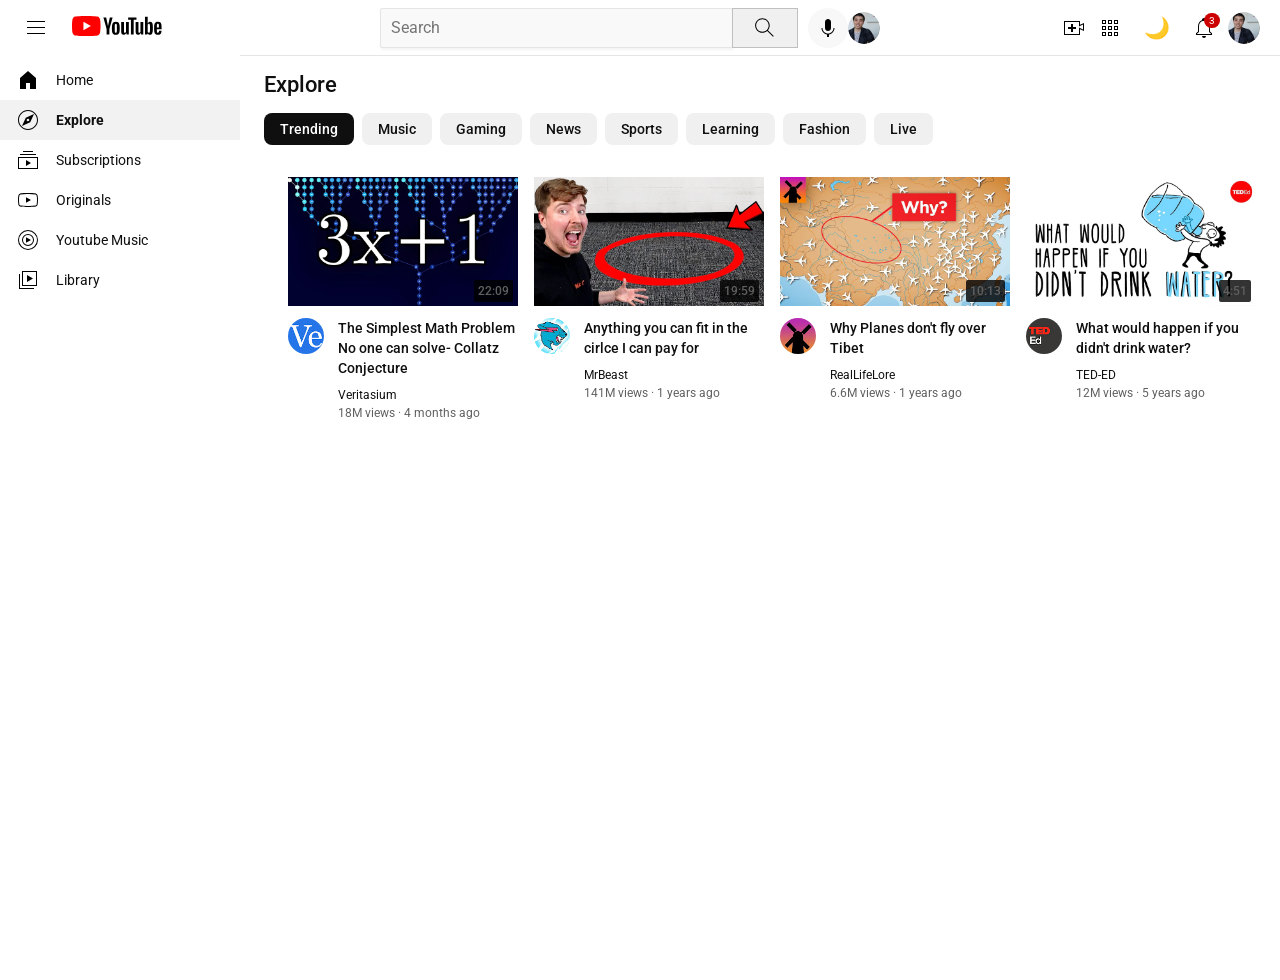
==== explore.html @ 3ab622d2 "Initial commit: YouTube clone with dark mode and search" ====
<!doctype html>
<html lang="en">
  <head>
    <meta charset="UTF-8" />
    <meta name="viewport" content="width=device-width, initial-scale=1.0" />
    <title>Explore - YouTube Clone</title>
    <link rel="preconnect" href="https://fonts.googleapis.com" />
    <link rel="preconnect" href="https://fonts.gstatic.com" crossorigin />
    <link
      href="https://fonts.googleapis.com/css2?family=Roboto:wght@400;500;700&display=swap"
      rel="stylesheet"
    />
    <link rel="stylesheet" href="styles/general.css" />
    <link rel="stylesheet" href="styles/header.css" />
    <link rel="stylesheet" href="styles/video.css" />
    <link rel="stylesheet" href="styles/sidebar.css" />
    <link rel="stylesheet" href="styles/explore.css" />
    <link rel="stylesheet" href="styles/dark.css" />
  </head>
  <body>
    <div class="header">
      <div class="left-section">
        <img class="hamburger-menu" src="icons/hamburger-menu.svg" alt="menu button" />
        <a href="youtube.html"><img class="youtube-logo" src="icons/youtube-logo.svg" alt="YouTube logo" /></a>
      </div>
      <div class="middle-section">
        <input class="search-bar" type="text" placeholder="Search" />
        <button class="search-button">
          <img class="search-icon" src="icons/search.svg" alt="" />
          <div class="tooltip">Search</div>
        </button>
        <button class="voice-search-button">
          <img class="voice-search-icon" src="icons/voice-search-icon.svg" alt="" />
          <div class="tooltip">Search with your voice</div>
        </button>
        <div class="more-options-menu">
          <button class="more-options-button" id="moreOptionsBtn">⋮</button>
          <div class="menu-dropdown" id="menuDropdown">
            <div class="menu-item"><img src="icons/upload.svg" alt="Create" /><div>Create</div></div>
            <div class="menu-item"><img src="icons/youtube-apps.svg" alt="Apps" /><div>YouTube apps</div></div>
            <div class="menu-item"><img src="icons/notifications.svg" alt="Notifications" /><div>Notifications</div></div>
          </div>
        </div>
        <img class="current-user-picture middle-profile" src="channel-pictures/my-channel.jpeg" alt="My channel picture" />
      </div>
      <div class="right-section">
        <div class="upload-icon-container">
          <img class="upload-icon" src="icons/upload.svg" alt="upload button" />
          <div class="tooltip">Create</div>
        </div>
        <div class="youtube-app-button-container">
          <img class="youtube-apps-icon" src="icons/youtube-apps.svg" alt="YouTube apps button" />
          <div class="tooltip">YouTube apps</div>
        </div>
        <button id="theme-toggle" aria-label="Toggle dark mode"></button>
          <div class="notification-icon-container">
          <img class="notifications-icon" src="icons/notifications.svg" alt="notifications button" />
          <div class="tooltip">Notifications</div>
          <div class="notifications-count">3</div>
        </div>
        <img class="current-user-picture" src="channel-pictures/my-channel.jpeg" alt="My channel picture" />
      </div>
    </div>

    <div class="sidebar">
      <a href="youtube.html" class="sidebar-link">
        <div class="sidebar-section">
          <img src="sidebar/home.svg" alt="Home" />
          <div class="sidebar-section-title">Home</div>
        </div>
      </a>
      <a href="explore.html" class="sidebar-link">
        <div class="sidebar-section active">
          <img src="sidebar/explore.svg" alt="Explore" />
          <div class="sidebar-section-title">Explore</div>
        </div>
      </a>
      <a href="subscriptions.html" class="sidebar-link">
        <div class="sidebar-section">
          <img src="sidebar/subscriptions.svg" alt="Subscriptions" />
          <div class="sidebar-section-title">Subscriptions</div>
        </div>
      </a>
      <a href="originals.html" class="sidebar-link">
        <div class="sidebar-section">
          <img src="sidebar/originals.svg" alt="Originals" />
          <div class="sidebar-section-title">Originals</div>
        </div>
      </a>
      <a href="music.html" class="sidebar-link">
        <div class="sidebar-section">
          <img src="sidebar/youtube-music.svg" alt="Music" />
          <div class="sidebar-section-title">Youtube Music</div>
        </div>
      </a>
      <a href="library.html" class="sidebar-link">
        <div class="sidebar-section">
          <img src="sidebar/library.svg" alt="Library" />
          <div class="sidebar-section-title">Library</div>
        </div>
      </a>
    </div>

    <div class="explore-page">
      <h1 class="explore-heading">Explore</h1>

      <div class="category-chips">
        <button class="chip chip-active">Trending</button>
        <button class="chip">Music</button>
        <button class="chip">Gaming</button>
        <button class="chip">News</button>
        <button class="chip">Sports</button>
        <button class="chip">Learning</button>
        <button class="chip">Fashion</button>
        <button class="chip">Live</button>
      </div>

      <div class="video-grid">
        <div class="video-preview">
          <div class="thumbnail-row">
            <a href="https://www.youtube.com/watch?v=094y1Z2wpJg" target="_blank">
              <img class="thumbnail" src="thumbnails/thumbnail-4.webp" alt="Thumbnail" />
            </a>
            <div class="video-time">22:09</div>
          </div>
          <div class="video-info-grid">
            <div class="channel-picture">
              <img class="profile-picture" src="channel-pictures/channel-4.jpeg" alt="channel picture" />
            </div>
            <div class="video-info">
              <p class="video-title"><a href="https://www.youtube.com/watch?v=094y1Z2wpJg" target="_blank">The Simplest Math Problem No one can solve- Collatz Conjecture</a></p>
              <p class="video-author">Veritasium</p>
              <p class="video-stats">18M views &#183; 4 months ago</p>
            </div>
          </div>
        </div>

        <div class="video-preview">
          <div class="thumbnail-row">
            <a href="https://www.youtube.com/watch?v=yXWw0_UfSFg" target="_blank">
              <img class="thumbnail" src="thumbnails/thumbnail-6.webp" alt="Thumbnail" />
            </a>
            <div class="video-time">19:59</div>
          </div>
          <div class="video-info-grid">
            <div class="channel-picture">
              <img class="profile-picture" src="channel-pictures/channel-6.jpeg" alt="channel picture" />
            </div>
            <div class="video-info">
              <p class="video-title"><a href="https://www.youtube.com/watch?v=yXWw0_UfSFg" target="_blank">Anything you can fit in the cirlce I can pay for</a></p>
              <p class="video-author">MrBeast</p>
              <p class="video-stats">141M views &#183; 1 years ago</p>
            </div>
          </div>
        </div>

        <div class="video-preview">
          <div class="thumbnail-row">
            <a href="https://www.youtube.com/watch?v=fNVa1qMbF9Y" target="_blank">
              <img class="thumbnail" src="thumbnails/thumbnail-7.webp" alt="Thumbnail" />
            </a>
            <div class="video-time">10:13</div>
          </div>
          <div class="video-info-grid">
            <div class="channel-picture">
              <img class="profile-picture" src="channel-pictures/channel-7.jpeg" alt="channel picture" />
            </div>
            <div class="video-info">
              <p class="video-title"><a href="https://www.youtube.com/watch?v=fNVa1qMbF9Y" target="_blank">Why Planes don't fly over Tibet</a></p>
              <p class="video-author">RealLifeLore</p>
              <p class="video-stats">6.6M views &#183; 1 years ago</p>
            </div>
          </div>
        </div>

        <div class="video-preview">
          <div class="thumbnail-row">
            <a href="https://www.youtube.com/watch?v=9iMGFqMmUFs" target="_blank">
              <img class="thumbnail" src="thumbnails/thumbnail-12.webp" alt="Thumbnail" />
            </a>
            <div class="video-time">4:51</div>
          </div>
          <div class="video-info-grid">
            <div class="channel-picture">
              <img class="profile-picture" src="channel-pictures/channel-12.jpeg" alt="channel picture" />
            </div>
            <div class="video-info">
              <p class="video-title"><a href="https://www.youtube.com/watch?v=9iMGFqMmUFs" target="_blank">What would happen if you didn't drink water?</a></p>
              <p class="video-author">TED-ED</p>
              <p class="video-stats">12M views &#183; 5 years ago</p>
            </div>
          </div>
        </div>
      </div>
    </div>

    <script>
      const moreOptionsBtn = document.getElementById('moreOptionsBtn');
      const menuDropdown = document.getElementById('menuDropdown');
      moreOptionsBtn.addEventListener('click', function (e) {
        e.stopPropagation();
        menuDropdown.classList.toggle('active');
      });
      document.addEventListener('click', function (e) {
        if (!e.target.closest('.more-options-menu')) {
          menuDropdown.classList.remove('active');
        }
      });

      const chips = document.querySelectorAll('.chip');
      chips.forEach((chip) => {
        chip.addEventListener('click', () => {
          chips.forEach((c) => c.classList.remove('chip-active'));
          chip.classList.add('chip-active');
        });
      });
    </script>
      <script src="theme.js"></script>
  </body>
</html>
---- styles/general.css ----
p {
        font-family: roboto, Arial;
        margin-top: 0%;
        margin-bottom: 0%;
      }
      body{
        margin: 0;
        padding-top: 56px;
        padding-left: 240px;
        padding-right: 24px;
        padding-bottom: 24px;
        background-color: rgb(248, 248, 248);
        height: 100vh;
        overflow-y: scroll;
        overflow-x: hidden;
      }
      
      /* Large desktops */
      @media (min-width: 1280px) {
        body {
          padding-left: 240px;
          padding-right: 24px;
          height: 100vh;
          overflow-y: scroll;
        }
      }
      
      /* Regular desktops */
      @media (min-width: 769px) and (max-width: 1279px) {
        body {
          padding-left: 240px;
          padding-right: 24px;
          height: 100vh;
          overflow-y: scroll;
        }
      }
      
      /* Tablets - sidebar on left */
      @media (min-width: 481px) and (max-width: 768px) {
        body {
          padding-top: 56px;
          padding-left: 72px;
          padding-right: 24px;
          padding-bottom: 24px;
          height: 100vh;
          overflow-y: scroll;
        }
      }
      
      /* Small phones - sidebar at bottom */
      @media (max-width: 480px) {
        body {
          padding-top: 56px;
          padding-left: 8px;
          padding-right: 8px;
          padding-bottom: 70px;
          height: 100vh;
          overflow-y: scroll;
        }
      }
      @media (min-width: 1280px) {
        body {
          padding-left: 240px;
          padding-right: 24px;
          height: 100vh;
          overflow-y: scroll;
        }
      }
---- styles/header.css ----
.header {
  height: 55px;
  display: flex;
  flex-direction: row;
  align-items: center;
  justify-content: space-between;
  position: fixed;
  top: 0;
  left: 0;
  right: 0;
  z-index: 100;
  background-color: white;
  border-bottom-width: 1px;
  border-bottom-style: solid;
  border-bottom-color: rgb(222, 222, 222);
  overflow: visible;
  width: 100%;
}
.left-section {
  align-items: center;
  display: flex;
}
.hamburger-menu {
  height: 24px;
  margin-left: 24px;
  margin-right: 24px;
}
.youtube-logo {
  height: 20px;
}
.middle-section {
  flex: 1;
  margin-left: 70px;
  margin-right: 35px;
  max-width: 500px;
  display: flex;
  align-items: center;
}

/* Tablets - reduce margins */
@media (max-width: 768px) {
  .middle-section {
    margin-left: 16px;
    margin-right: 16px;
    max-width: none;
  }
}

/* Small phones - dropdown menu for icons */
@media (max-width: 480px) {
  .header {
    display: flex;
    gap: 8px;
    justify-content: flex-start;
    align-items: center;
    overflow-x: auto;
    overflow-y: hidden;
    -webkit-overflow-scrolling: touch;
    scrollbar-width: none;
  }
  .header::-webkit-scrollbar {
    display: none;
  }
  .left-section {
    flex-shrink: 0;
    gap: 4px;
    align-items: center;
  }
  .hamburger-menu {
    height: 20px;
    margin-left: 8px;
    margin-right: 8px;
    display: none;
  }
  .youtube-logo {
    height: 16px;
    padding: 8px;
  }
  .middle-section {
    margin-left: 4px;
    margin-right: 0;
    max-width: none;
    flex: 0 0 auto;
    min-width: 260px;
    gap: 0;
    align-items: center;
    position: relative;
  }
  .search-bar {
    height: 32px;
    font-size: 14px;
    padding-left: 8px;
    flex: 1;
    min-width: 80px;
  }
  .search-button {
    width: 32px !important;
    height: 32px;
    margin-left: 0;
    margin-right: 0;
    padding: 0;
    flex-shrink: 0;
  }
  .voice-search-button {
    width: 32px;
    height: 32px;
    margin-right: 0;
    margin-left: 0;
    padding: 0;
    flex-shrink: 0;
  }
  .search-icon {
    height: 18px;
  }
  .voice-search-icon {
    height: 18px;
  }
  .right-section {
    width: auto;
    margin-right: 4px;
    gap: 14px;
    flex-shrink: 0;
    display: flex;
    flex-wrap: nowrap;
    align-items: center;
    overflow: visible;
    padding: 0 8px 0 4px;
    min-width: 0;
    margin-left: 0;
  }
  .right-section > * {
    flex: 0 0 auto;
  }
  .upload-icon-container,
  .youtube-app-button-container,
  .notification-icon-container {
    display: flex !important;
    width: 36px;
    height: 36px;
    align-items: center;
    justify-content: center;
  }
  .notification-icon-container {
    position: relative !important;
  }
  .upload-icon,
  .youtube-apps-icon,
  .notifications-icon {
    height: 20px;
    width: 20px;
    display: block;
  }
  .current-user-picture {
    height: 32px;
    width: 32px;
    border-radius: 16px;
    flex-shrink: 0;
    margin-left: 0;
  }
  .notifications-count {
    top: 1px;
    right: -2px;
  }
}

/* Extra small phones - hide voice search button */
@media (max-width: 400px) {
  .voice-search-button {
    display: none;
  }
  .search-button {
    margin-right: 2px;
  }
}
.search-bar {
  flex: 1;
  height: 36px;
  font-size: 16px;
  padding-left: 10px;
  border: 1px solid rgb(192, 192, 192);
  border-radius: 2px;
  box-shadow: 1px 2px 3px rgba(0, 0, 0, 0.05);
  width: 0;
}
.search-bar::placeholder {
  font-family: roboto, Arial;
  font-size: 16px;
}
.search-button {
  height: 40px;
  width: 66px;
  background-color: rgb(240, 240, 240);
  border-width: 1px;
  border-style: solid;
  border-color: rgb(192, 192, 192);
  margin-left: -1px;
  margin-right: 10px;
}
.search-button,
.voice-search-button,
.upload-icon-container,
.youtube-app-button-container,
.notification-icon-container {
  display: flex;
  justify-content: center;
  align-items: center;
  position: relative;
}

.search-button .tooltip,
.voice-search-button .tooltip,
.upload-icon-container .tooltip,
.youtube-app-button-container .tooltip,
.notification-icon-container .tooltip {
  position: absolute;
  background-color: rgb(80, 78, 78);
  color: white;
  font-family: "Roboto", Arial;
  padding-top: 8px;
  padding-bottom: 8px;
  padding-left: 10px;
  padding-right: 10px;
  border-radius: 2px;
  font-size: 14px;
  bottom: -45px;
  opacity: 0;
  transition: opacity 0.15s;
  pointer-events: none;
  white-space: nowrap;
  z-index: 1000;
}
.search-button:hover .tooltip,
.voice-search-button:hover .tooltip,
.upload-icon-container:hover .tooltip,
.youtube-app-button-container:hover .tooltip,
.notification-icon-container:hover .tooltip {
  opacity: 1;
}
.search-icon {
  height: 25px;
}
.voice-search-button {
  height: 40px;
  width: 40px;
  border-radius: 20px;
  border: none;
  background-color: rgb(248, 248, 248);
}
.voice-search-icon {
  height: 24px;
}
.right-section {
  margin-right: 20px;
  display: flex;
  align-items: center;
  justify-content: space-between;
  position: relative;
  flex-shrink: 0;
  gap: 12px;
}
.upload-icon {
  height: 24px;
}
.youtube-apps-icon {
  height: 24px;
}
.notifications-icon {
  height: 24px;
}

.notifications-count {
  font-family: "Roboto", Arial;
  position: absolute;
  top: -3px;
  right: -4px;
  background-color: rgb(204, 0, 0);
  color: white;
  font-size: 10px;
  border-radius: 10px;
  padding-bottom: 2px;
  padding-top: 2px;
  padding-left: 5px;
  padding-right: 5px;
}
.current-user-picture {
  height: 32px;
  border-radius: 16px;
}

/* Profile picture in right-section - desktop/laptop only */
.right-section .current-user-picture {
  display: block;
}

@media (max-width: 480px) {
  .right-section .current-user-picture {
    display: block !important;
  }
}

/* Mobile menu dropdown */
@media (max-width: 480px) {
  .more-options-menu {
    position: relative;
    display: flex !important;
    align-items: center;
    justify-content: center;
    flex-shrink: 0;
    height: 32px;
  }

  .more-options-button {
    width: 32px !important;
    height: 32px !important;
    background-color: transparent;
    border: none;
    cursor: pointer;
    display: flex !important;
    justify-content: center;
    align-items: center;
    font-size: 20px;
    color: #000;
    padding: 0;
    line-height: 32px;
    flex-shrink: 0;
    margin: 0;
  }

  .more-options-button:hover {
    background-color: rgb(240, 240, 240);
    border-radius: 50%;
  }

  .menu-dropdown {
    position: fixed;
    top: 56px;
    left: 50%;
    transform: translateX(-50%);
    background-color: white;
    border: 1px solid rgb(222, 222, 222);
    border-radius: 4px;
    min-width: 160px;
    box-shadow: 0 4px 12px rgba(0, 0, 0, 0.2);
    z-index: 1001;
    display: none;
  }

  .menu-dropdown.active {
    display: flex !important;
    flex-direction: column;
  }

  .menu-item {
    display: flex;
    align-items: center;
    padding: 12px 16px;
    cursor: pointer;
    border-bottom: 1px solid rgb(240, 240, 240);
    white-space: nowrap;
  }

  .menu-item:last-child {
    border-bottom: none;
  }

  .menu-item:hover {
    background-color: rgb(248, 248, 248);
  }

  .menu-item img {
    height: 18px;
    margin-right: 12px;
    flex-shrink: 0;
  }

  .menu-item div {
    font-family: "Roboto", Arial;
    font-size: 13px;
    color: #000;
  }
}

/* Hide menu button and dropdown items on desktop/tablet */
@media (min-width: 481px) {
  .more-options-menu {
    display: none;
  }

  @media (max-width: 425px) {
    .header {
      justify-content: space-between;
      padding: 0 10px; /* optional, reduces side gap */
    }
  }
  .upload-icon-container,
  .youtube-app-button-container,
  .notification-icon-container {
    display: flex !important;
  }
}
---- styles/video.css ----
.thumbnail {
        width: 100%;
      }
      .video-info-grid {
        display: grid;
        grid-template-columns: 50px 1fr;
      }
      .profile-picture {
        width: 36px;
        border-radius: 50px;
      }
      .video-title {
        margin-top: 0%;
        font-size: 14px;
        font-weight: 500;
        line-height: 20px;
        margin-bottom: 10px;
      }
      .video-title a {
        color: inherit;
        text-decoration: none;
      }
      .thumbnail-row {
        margin-bottom: 8px;
        position: relative;
      }
      .video-author,
      .video-stats {
        font-size: 12px;
        color: rgb(96, 96, 96);
      }
      .video-author {
        margin-bottom: 4px;
      }
      .video-grid {
        display: grid;
        grid-template-columns: 1fr 1fr 1fr 1fr;
        column-gap: 16px;
        row-gap: 35px;
        margin-left: 24px;
      }
      
      /* Large desktops */
      @media (max-width: 1920px) {
        .video-grid {
          grid-template-columns: 1fr 1fr 1fr 1fr;
          column-gap: 16px;
        }
      }
      
      /* Large screens */
      @media (max-width: 1279px) {
        .video-grid {
          grid-template-columns: 1fr 1fr 1fr;
          column-gap: 16px;
        }
      }
      
      /* Tablets */
      @media (max-width: 768px) {
        .video-grid {
          grid-template-columns: 1fr 1fr;
          column-gap: 12px;
          row-gap: 24px;
          margin-left: 24px;
        }
      }
      
      /* Small phones */
      @media (max-width: 480px) {
        .video-grid {
          grid-template-columns: 1fr;
          column-gap: 0;
          row-gap: 20px;
          margin-left: 0;
        }
      }
      
      /* Medium phones */
      @media (min-width: 481px) and (max-width: 600px) {
        .video-grid {
          grid-template-columns: 1fr;
          column-gap: 0;
          row-gap: 20px;
        }
      }
      .video-time {
        font-family: roboto,arial;
        font-size: 12px;
        font-weight: 500;
        padding: 4px;
        border-radius: 2px;
        position: absolute;
        bottom: 8px;
        right: 5px;
        background-color: rgba(0, 0, 0, 0.8);
        color: white;
      }
---- styles/sidebar.css ----
.sidebar {
  position: fixed;
  top: 55px;
  left: 0;
  bottom: 0;
  background-color: white;
  width: 240px;
  z-index: 200;
  padding-top: 5px;
  overflow-y: auto;
}
.sidebar-section {
  height: 40px;
  display: flex;
  justify-content: flex-start;
  align-items: center;
  flex-direction: row;
  cursor: pointer;
  padding-left: 16px;
}
.sidebar-section:hover {
  background-color: #f2f2f2;
}
.sidebar-section img {
  height: 24px;
  margin-right: 16px;
  flex-shrink: 0;
}
.sidebar-section div{
  font-family: 'Roboto', 'Arial';
  font-size: 14px;
}

/* Tablets - collapse sidebar to left */
@media (max-width: 768px) {
  .sidebar {
    width: 72px;
    top: 55px;
    bottom: 0;
    left: 0;
  }
  .sidebar-section {
    height: 74px;
    flex-direction: column;
    justify-content: center;
    padding-left: 0;
  }
  .sidebar-section img {
    height: 28px;
    margin-right: 0;
    margin-bottom: 4px;
  }
  .sidebar-section div {
    font-size: 10px;
  }
}

/* Small phones - bottom navigation */
@media (max-width: 480px) {
  .sidebar {
    position: fixed;
    top: auto;
    bottom: 0;
    left: 0;
    right: 0;
    width: 100%;
    height: 70px;
    display: flex;
    flex-direction: row;
    align-items: stretch;
    padding-top: 0;
    border-top: 1px solid rgb(222, 222, 222);
    overflow-y: hidden;
    overflow-x: auto;
  }
  .sidebar-section {
    height: 100%;
    flex: 1;
    flex-direction: column;
    justify-content: center;
    align-items: center;
    padding-left: 0;
    padding-right: 0;
    min-width: 60px;
  }
  .sidebar-section img {
    height: 24px;
    margin-right: 0;
    margin-bottom: 2px;
  }
  .sidebar-section div {
    font-size: 9px;
    display: block;
  }
}
---- styles/explore.css ----
.explore-page {
  margin-left: 24px;
}

.explore-heading {
  font-family: 'Roboto', Arial;
  font-size: 22px;
  font-weight: 500;
  margin-top: 16px;
  margin-bottom: 16px;
}

.category-chips {
  display: flex;
  gap: 8px;
  overflow-x: auto;
  padding-bottom: 16px;
  margin-bottom: 16px;
  scrollbar-width: none;
}
.category-chips::-webkit-scrollbar {
  display: none;
}

.chip {
  font-family: 'Roboto', Arial;
  font-size: 14px;
  font-weight: 500;
  white-space: nowrap;
  padding: 8px 16px;
  border-radius: 8px;
  border: none;
  background-color: rgb(240, 240, 240);
  color: rgb(15, 15, 15);
  cursor: pointer;
  flex-shrink: 0;
}
.chip:hover {
  background-color: rgb(224, 224, 224);
}
.chip-active {
  background-color: rgb(15, 15, 15);
  color: white;
}
.chip-active:hover {
  background-color: rgb(40, 40, 40);
}

/* Sidebar link wrapper - removes default link styling */
.sidebar-link {
  text-decoration: none;
  color: inherit;
  display: block;
}

.sidebar-section.active {
  background-color: rgb(240, 240, 240);
  font-weight: 700;
}
.sidebar-section.active div {
  font-weight: 700;
}

@media (max-width: 480px) {
  .explore-page {
    margin-left: 0;
    padding: 0 8px;
  }
}
---- styles/dark.css ----
/* dark.css - dark mode variables + overrides
   Include this AFTER your other stylesheets on every page */

:root {
  --bg-primary: #ffffff;
  --bg-secondary: #f9f9f9;
  --text-primary: #0f0f0f;
  --text-secondary: #606060;
  --border-color: #e5e5e5;
  --hover-bg: #f2f2f2;
}

[data-theme="dark"] {
  --bg-primary: #181818;
  --bg-secondary: #0f0f0f;
  --text-primary: #f1f1f1;
  --text-secondary: #aaaaaa;
  --border-color: #303030;
  --hover-bg: #272727;
}

/* Apply variables to existing elements.
   Adjust selectors below to match your actual class names
   in header.css / sidebar.css / video.css / general.css */

body {
  background-color: var(--bg-primary);
  color: var(--text-primary);
  transition:
    background-color 0.2s ease,
    color 0.2s ease;
}

.header,
.sidebar,
.video-preview,
.sidebar-section {
  background-color: var(--bg-primary);
  color: var(--text-primary);
  border-color: var(--border-color);
}

.sidebar-section:hover,
.sidebar-section.active {
  background-color: var(--hover-bg);
}

.video-title,
.video-author {
  color: var(--text-primary);
}

.video-stats,
.video-time {
  color: var(--text-secondary);
}

.search-bar {
  background-color: var(--bg-secondary);
  color: var(--text-primary);
  border-color: var(--border-color);
}

/* Theme toggle button */
#theme-toggle {
  background: none;
  border: none;
  cursor: pointer;
  font-size: 1.3rem;
  padding: 6px 10px;
  border-radius: 50%;
}

#theme-toggle:hover {
  background-color: var(--hover-bg);
}

/* Mobile sizing - match other header icon buttons at small widths */
@media (max-width: 480px) {
  #theme-toggle {
    width: 32px;
    height: 32px;
    flex-shrink: 0;
    padding: 0;
    font-size: 1rem;
    display: flex;
    align-items: center;
    justify-content: center;
  }
}

@media (max-width: 480px) {
  .more-options-menu {
    position: relative;
    z-index: 10;
  }
  #theme-toggle {
    margin-left: 4px;
    z-index: 1;
  }
}

@media (max-width: 480px) {
  .right-section {
    overflow-x: auto;
    flex-wrap: nowrap;
    gap: 10px !important;
    -ms-overflow-style: none;
    scrollbar-width: none;
  }
  .right-section::-webkit-scrollbar {
    display: none;
  }
  .upload-icon-container,
  .youtube-app-button-container,
  .notification-icon-container {
    display: flex !important;
    flex-shrink: 0;
  }
  #theme-toggle {
    width: 32px;
    height: 32px;
    flex-shrink: 0;
    padding: 0;
    font-size: 1rem;
    display: flex;
    align-items: center;
    justify-content: center;
  }
  .current-user-picture {
    flex-shrink: 0;
  }
}

@media (max-width: 480px) {
  .header {
    display: flex !important;
    gap: 8px !important;
    justify-content: flex-start !important;
    overflow-x: auto !important;
    overflow-y: hidden !important;
    -webkit-overflow-scrolling: touch;
    scrollbar-width: none;
  }
  .header::-webkit-scrollbar {
    display: none;
  }
  .right-section {
    background-color: #ffffff !important;
    display: flex !important;
    flex-wrap: nowrap !important;
    align-items: center !important;
    justify-content: flex-start !important;
    gap: 14px !important;
    padding: 0 8px 0 4px !important;
    width: auto !important;
    position: static !important;
    min-width: 0 !important;
    margin-left: 0 !important;
    overflow: visible !important;
  }
  .right-section > * {
    flex-shrink: 0 !important;
    position: static !important;
    flex: 0 0 auto !important;
  }
  .upload-icon-container,
  .youtube-app-button-container,
  .notification-icon-container {
    display: flex !important;
    width: 36px !important;
    height: 36px !important;
    align-items: center !important;
    justify-content: center !important;
  }
  .notification-icon-container {
    position: relative !important;
  }
  #theme-toggle {
    width: 36px !important;
    height: 36px !important;
    padding: 0 !important;
    font-size: 1rem !important;
    display: flex !important;
    align-items: center !important;
    justify-content: center !important;
  }
  .current-user-picture {
    width: 32px !important;
    height: 32px !important;
    flex-shrink: 0 !important;
    display: block !important;
  }
  .notifications-count {
    top: 1px;
    right: -2px;
  }
}
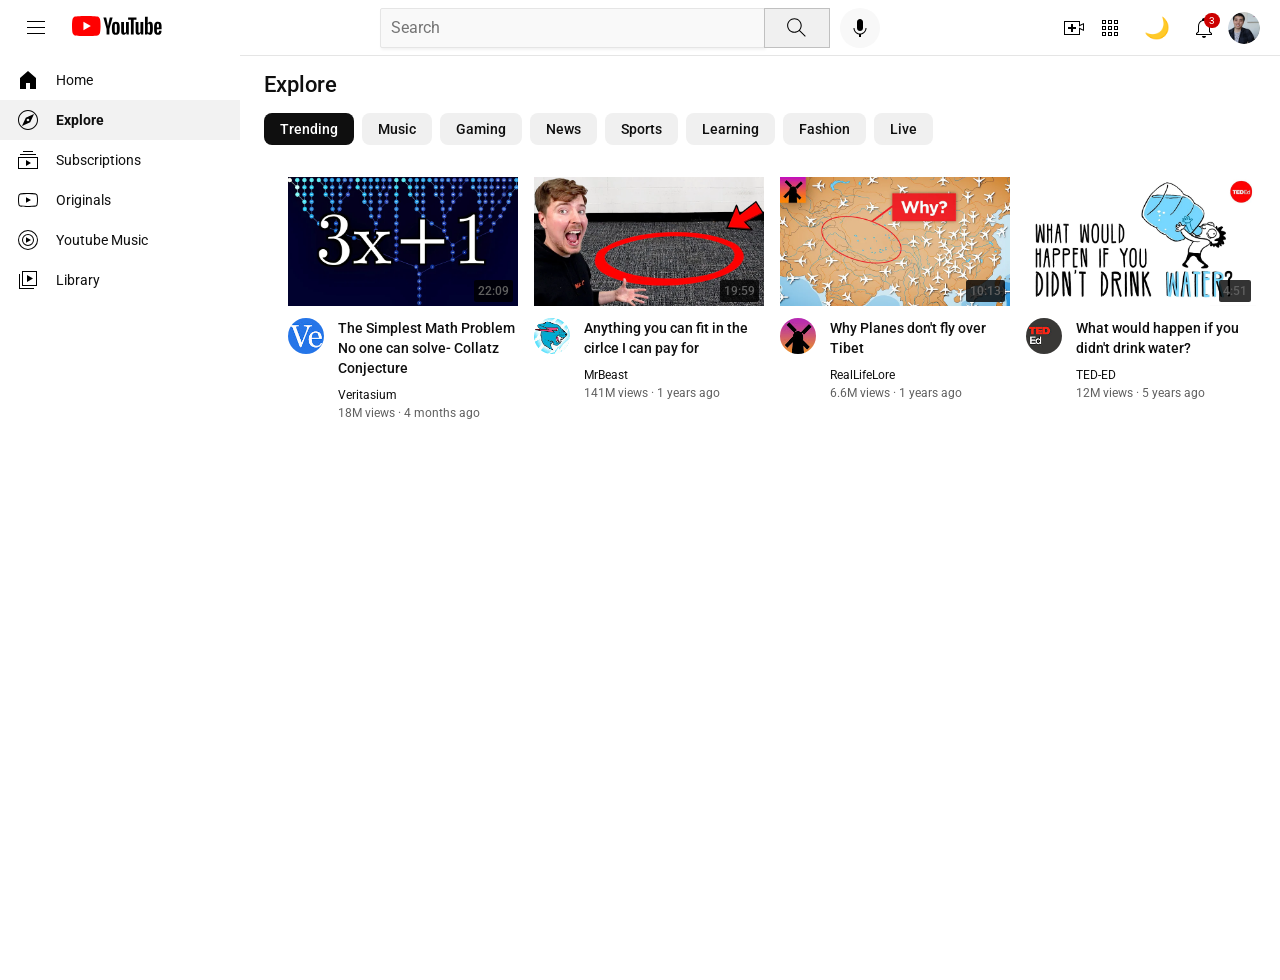
==== commit 6f4436e7: "Remove duplicate profile picture from secondary pages" ====
--- a/explore.html
+++ b/explore.html
@@ -21,7 +21,7 @@
     <div class="header">
       <div class="left-section">
         <img class="hamburger-menu" src="icons/hamburger-menu.svg" alt="menu button" />
-        <a href="youtube.html"><img class="youtube-logo" src="icons/youtube-logo.svg" alt="YouTube logo" /></a>
+        <a href="index.html"><img class="youtube-logo" src="icons/youtube-logo.svg" alt="YouTube logo" /></a>
       </div>
       <div class="middle-section">
         <input class="search-bar" type="text" placeholder="Search" />
@@ -41,7 +41,6 @@
             <div class="menu-item"><img src="icons/notifications.svg" alt="Notifications" /><div>Notifications</div></div>
           </div>
         </div>
-        <img class="current-user-picture middle-profile" src="channel-pictures/my-channel.jpeg" alt="My channel picture" />
       </div>
       <div class="right-section">
         <div class="upload-icon-container">
@@ -63,7 +62,7 @@
     </div>
 
     <div class="sidebar">
-      <a href="youtube.html" class="sidebar-link">
+      <a href="index.html" class="sidebar-link">
         <div class="sidebar-section">
           <img src="sidebar/home.svg" alt="Home" />
           <div class="sidebar-section-title">Home</div>
